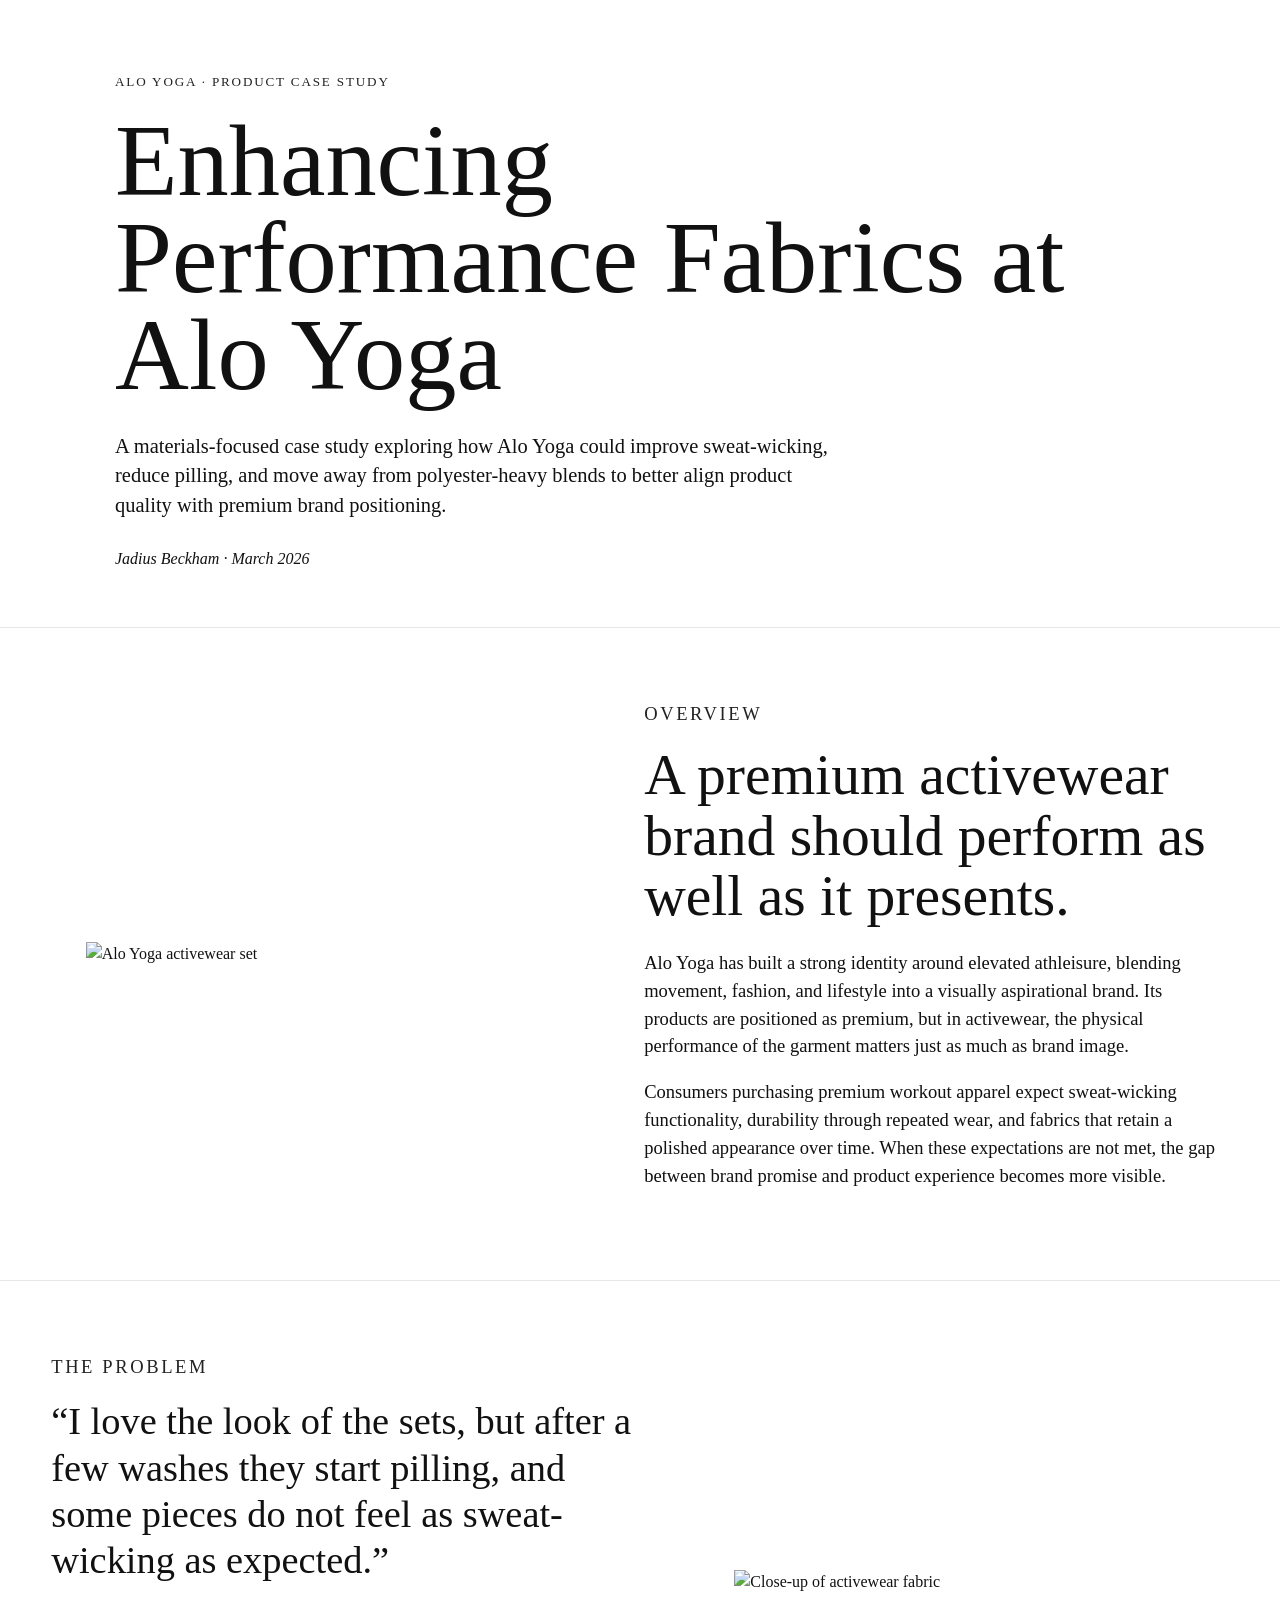
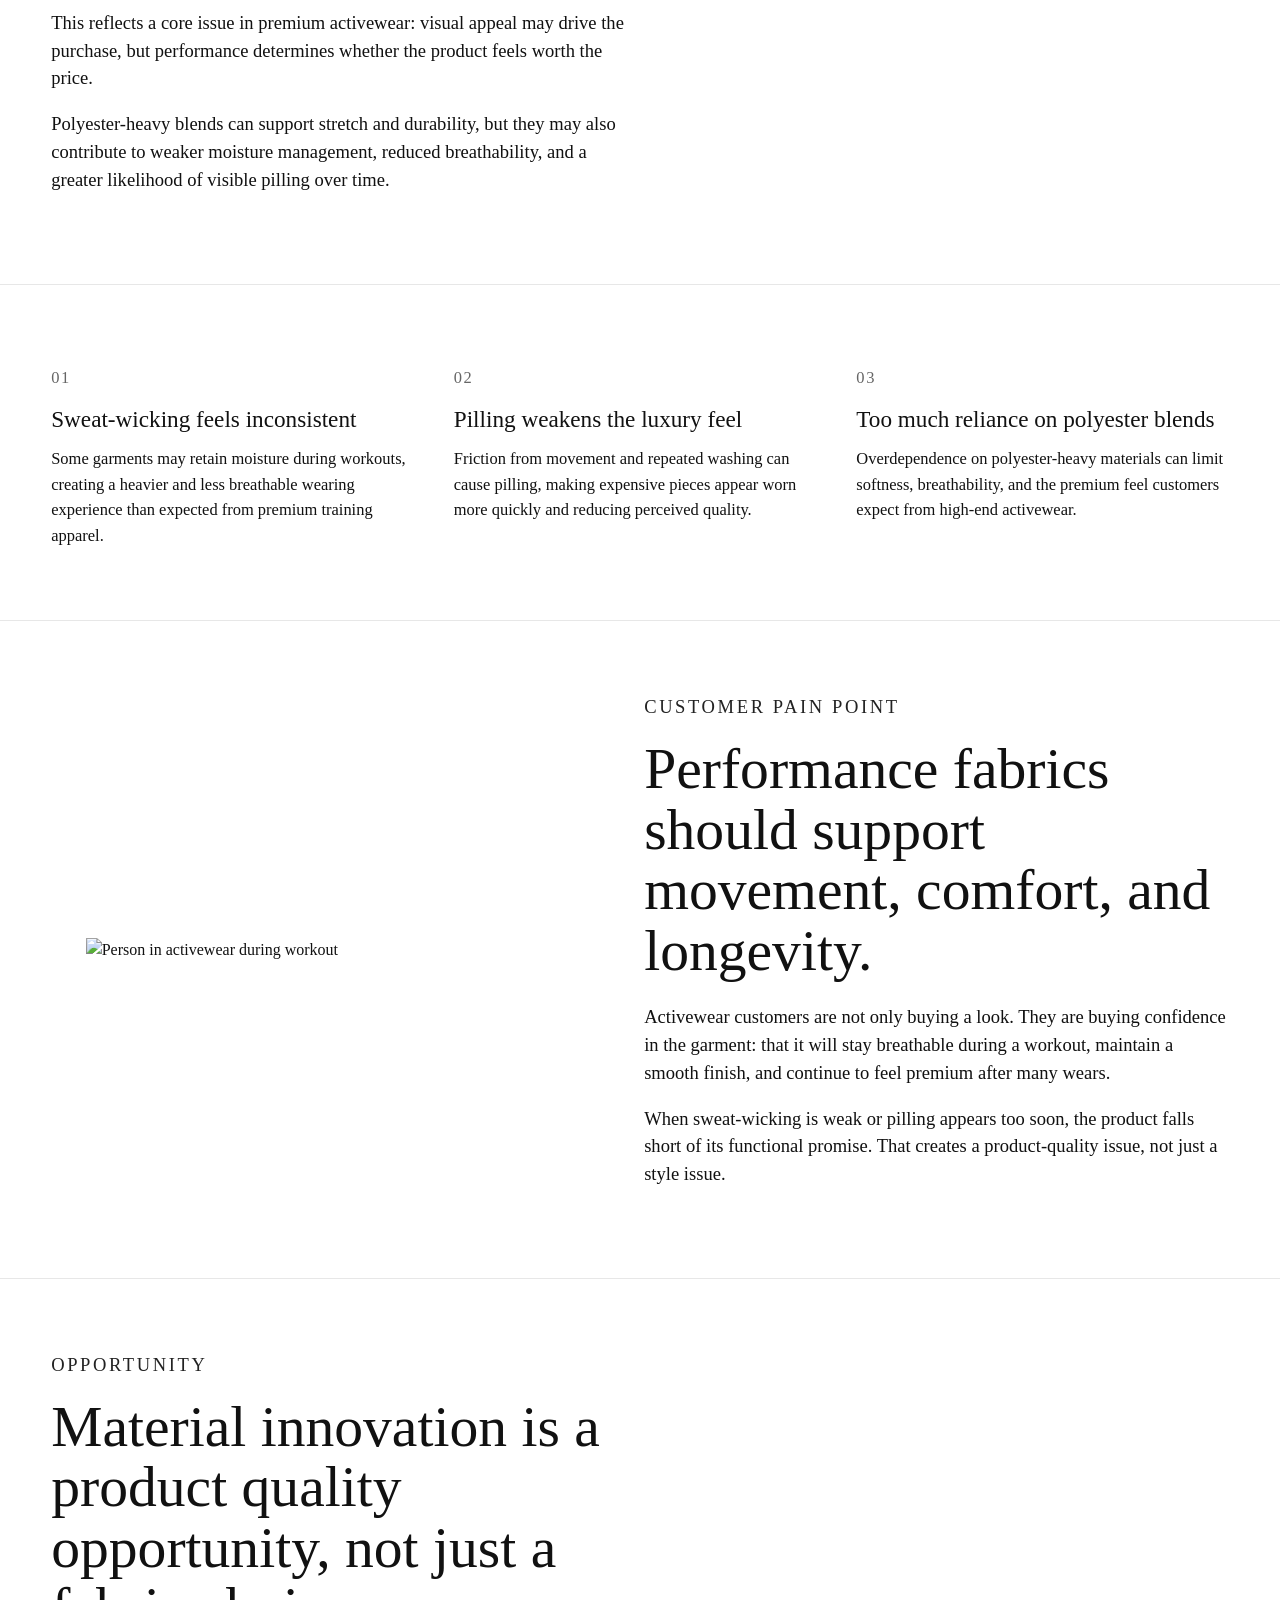
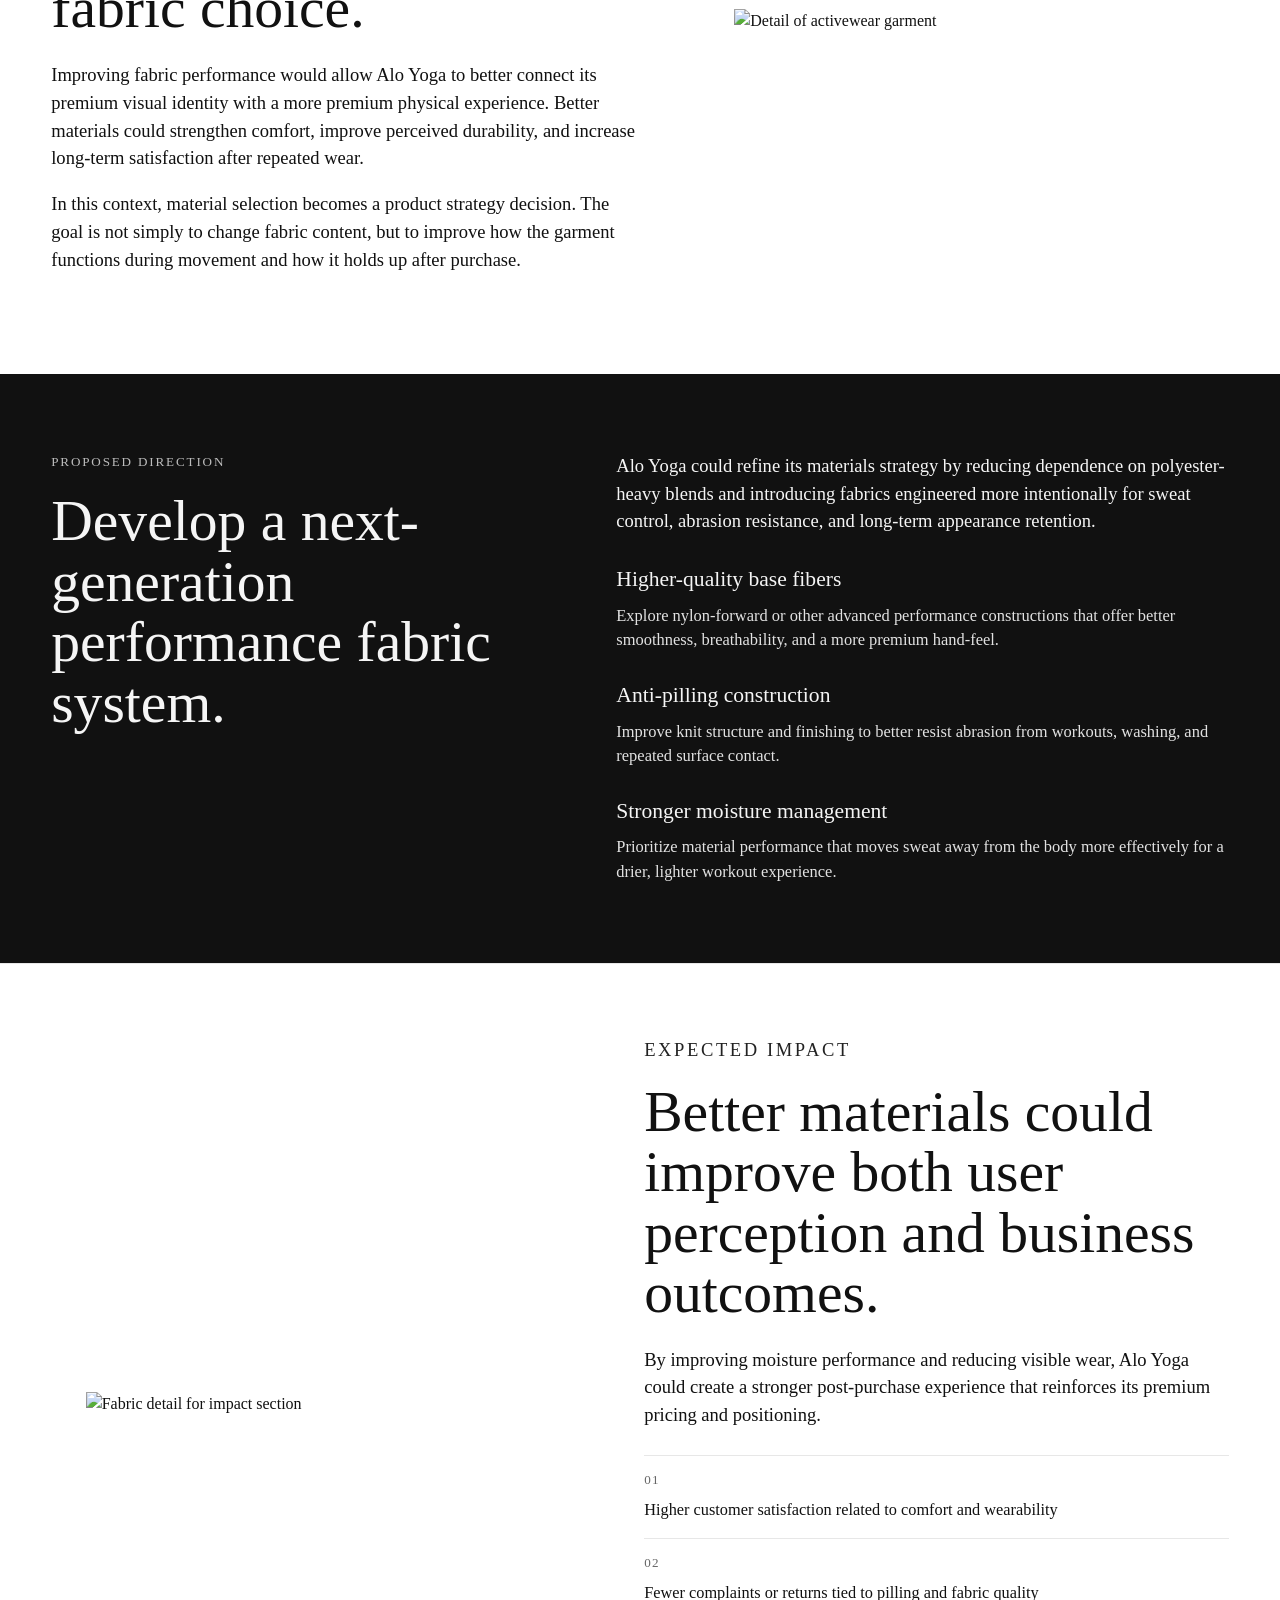
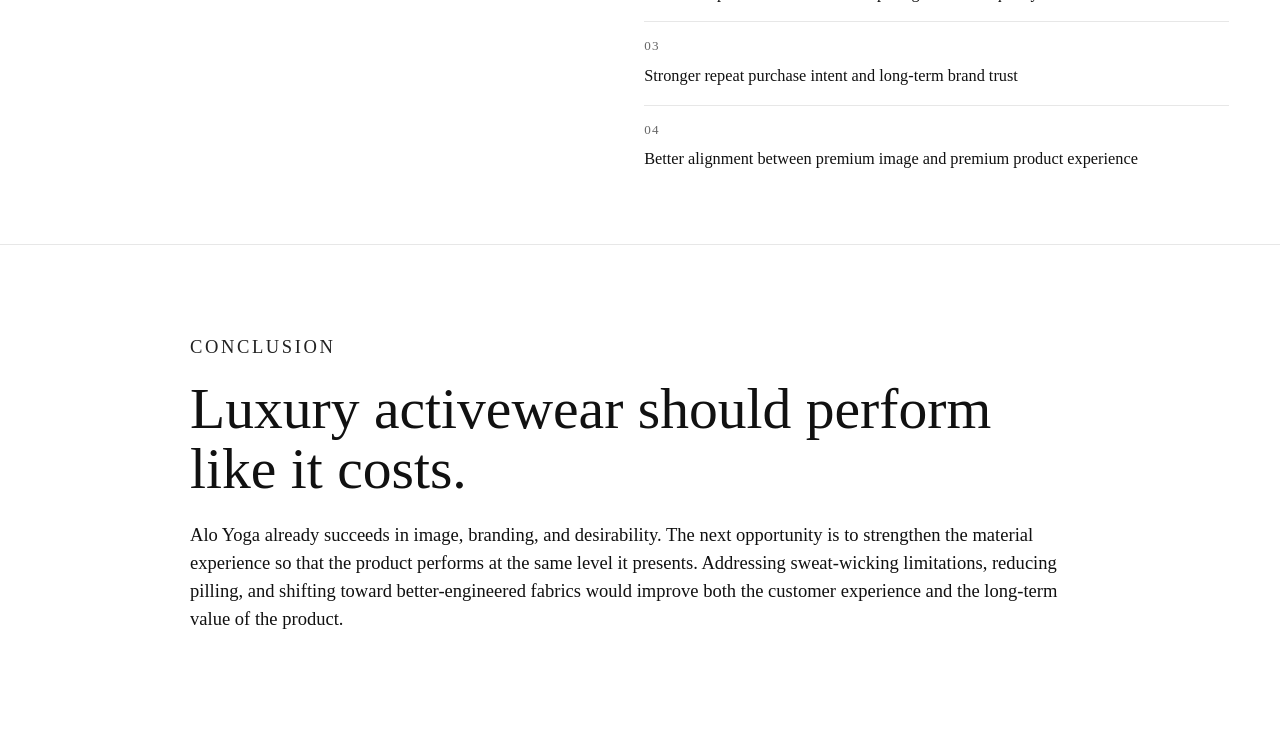
==== index.html @ e7614d4c "Rename alo-case-study.html to index.html" ====
<!DOCTYPE html>
<html lang="en">
<head>
  <meta charset="UTF-8" />
  <meta name="viewport" content="width=device-width, initial-scale=1.0" />
  <title>Enhancing Performance Fabrics at Alo Yoga</title>
  <link rel="stylesheet" href="style.css" />
</head>
<body>
  <main>
    <section class="hero">
      <div class="container hero-inner">
        <p class="eyebrow">ALO YOGA · PRODUCT CASE STUDY</p>
        <h1>Enhancing Performance Fabrics at Alo Yoga</h1>
        <p class="intro">
          A materials-focused case study exploring how Alo Yoga could improve sweat-wicking,
          reduce pilling, and move away from polyester-heavy blends to better align product
          quality with premium brand positioning.
        </p>
        <p class="byline">Jadius Beckham · March 2026</p>
      </div>
    </section>

    <section class="case-section">
      <div class="container section-grid">
        <div class="section-media">
          <img src="images/hero.jpg" alt="Alo Yoga activewear set" />
        </div>
        <div class="section-content">
          <p class="section-label">Overview</p>
          <h2>A premium activewear brand should perform as well as it presents.</h2>
          <p>
            Alo Yoga has built a strong identity around elevated athleisure, blending movement,
            fashion, and lifestyle into a visually aspirational brand. Its products are positioned
            as premium, but in activewear, the physical performance of the garment matters just as
            much as brand image.
          </p>
          <p>
            Consumers purchasing premium workout apparel expect sweat-wicking functionality,
            durability through repeated wear, and fabrics that retain a polished appearance over time.
            When these expectations are not met, the gap between brand promise and product experience
            becomes more visible.
          </p>
        </div>
      </div>
    </section>

    <section class="case-section reverse">
      <div class="container section-grid">
        <div class="section-media">
          <img src="images/fabric.jpg" alt="Close-up of activewear fabric" />
        </div>
        <div class="section-content">
          <p class="section-label">The Problem</p>
          <blockquote>
            “I love the look of the sets, but after a few washes they start pilling, and some pieces
            do not feel as sweat-wicking as expected.”
          </blockquote>
          <p>
            This reflects a core issue in premium activewear: visual appeal may drive the purchase,
            but performance determines whether the product feels worth the price.
          </p>
          <p>
            Polyester-heavy blends can support stretch and durability, but they may also contribute
            to weaker moisture management, reduced breathability, and a greater likelihood of visible
            pilling over time.
          </p>
        </div>
      </div>
    </section>

    <section class="stats-section">
      <div class="container stats-grid">
        <div class="stat-card">
          <p class="stat-number">01</p>
          <h3>Sweat-wicking feels inconsistent</h3>
          <p>
            Some garments may retain moisture during workouts, creating a heavier and less breathable
            wearing experience than expected from premium training apparel.
          </p>
        </div>

        <div class="stat-card">
          <p class="stat-number">02</p>
          <h3>Pilling weakens the luxury feel</h3>
          <p>
            Friction from movement and repeated washing can cause pilling, making expensive pieces
            appear worn more quickly and reducing perceived quality.
          </p>
        </div>

        <div class="stat-card">
          <p class="stat-number">03</p>
          <h3>Too much reliance on polyester blends</h3>
          <p>
            Overdependence on polyester-heavy materials can limit softness, breathability, and the
            premium feel customers expect from high-end activewear.
          </p>
        </div>
      </div>
    </section>

    <section class="case-section">
      <div class="container section-grid">
        <div class="section-media">
          <img src="images/workout.jpg" alt="Person in activewear during workout" />
        </div>
        <div class="section-content">
          <p class="section-label">Customer Pain Point</p>
          <h2>Performance fabrics should support movement, comfort, and longevity.</h2>
          <p>
            Activewear customers are not only buying a look. They are buying confidence in the garment:
            that it will stay breathable during a workout, maintain a smooth finish, and continue to
            feel premium after many wears.
          </p>
          <p>
            When sweat-wicking is weak or pilling appears too soon, the product falls short of its
            functional promise. That creates a product-quality issue, not just a style issue.
          </p>
        </div>
      </div>
    </section>

    <section class="case-section reverse">
      <div class="container section-grid">
        <div class="section-media">
          <img src="images/detail.jpg" alt="Detail of activewear garment" />
        </div>
        <div class="section-content">
          <p class="section-label">Opportunity</p>
          <h2>Material innovation is a product quality opportunity, not just a fabric choice.</h2>
          <p>
            Improving fabric performance would allow Alo Yoga to better connect its premium visual
            identity with a more premium physical experience. Better materials could strengthen comfort,
            improve perceived durability, and increase long-term satisfaction after repeated wear.
          </p>
          <p>
            In this context, material selection becomes a product strategy decision. The goal is not
            simply to change fabric content, but to improve how the garment functions during movement
            and how it holds up after purchase.
          </p>
        </div>
      </div>
    </section>

    <section class="dark-section">
      <div class="container dark-grid">
        <div class="dark-left">
          <p class="section-label dark-label">Proposed Direction</p>
          <h2>Develop a next-generation performance fabric system.</h2>
        </div>

        <div class="dark-right">
          <p>
            Alo Yoga could refine its materials strategy by reducing dependence on polyester-heavy blends
            and introducing fabrics engineered more intentionally for sweat control, abrasion resistance,
            and long-term appearance retention.
          </p>

          <div class="solution-list">
            <div class="solution-item">
              <h3>Higher-quality base fibers</h3>
              <p>
                Explore nylon-forward or other advanced performance constructions that offer better
                smoothness, breathability, and a more premium hand-feel.
              </p>
            </div>

            <div class="solution-item">
              <h3>Anti-pilling construction</h3>
              <p>
                Improve knit structure and finishing to better resist abrasion from workouts, washing,
                and repeated surface contact.
              </p>
            </div>

            <div class="solution-item">
              <h3>Stronger moisture management</h3>
              <p>
                Prioritize material performance that moves sweat away from the body more effectively
                for a drier, lighter workout experience.
              </p>
            </div>
          </div>
        </div>
      </div>
    </section>

    <section class="case-section">
      <div class="container section-grid">
        <div class="section-media">
          <img src="images/fabric.jpg" alt="Fabric detail for impact section" />
        </div>
        <div class="section-content">
          <p class="section-label">Expected Impact</p>
          <h2>Better materials could improve both user perception and business outcomes.</h2>
          <p>
            By improving moisture performance and reducing visible wear, Alo Yoga could create a stronger
            post-purchase experience that reinforces its premium pricing and positioning.
          </p>

          <div class="impact-list">
            <div class="impact-item">
              <span>01</span>
              <p>Higher customer satisfaction related to comfort and wearability</p>
            </div>
            <div class="impact-item">
              <span>02</span>
              <p>Fewer complaints or returns tied to pilling and fabric quality</p>
            </div>
            <div class="impact-item">
              <span>03</span>
              <p>Stronger repeat purchase intent and long-term brand trust</p>
            </div>
            <div class="impact-item">
              <span>04</span>
              <p>Better alignment between premium image and premium product experience</p>
            </div>
          </div>
        </div>
      </div>
    </section>

    <section class="closing">
      <div class="container closing-inner">
        <p class="section-label">Conclusion</p>
        <h2>Luxury activewear should perform like it costs.</h2>
        <p>
          Alo Yoga already succeeds in image, branding, and desirability. The next opportunity is to
          strengthen the material experience so that the product performs at the same level it presents.
          Addressing sweat-wicking limitations, reducing pilling, and shifting toward better-engineered
          fabrics would improve both the customer experience and the long-term value of the product.
        </p>
      </div>
    </section>
  </main>
</body>
</html>
---- style.css ----
* {
  margin: 0;
  padding: 0;
  box-sizing: border-box;
}

html {
  scroll-behavior: smooth;
}

body {
  font-family: "Times New Roman", Times, serif;
  color: #111111;
  background: #ffffff;
  line-height: 1.5;
}

img {
  display: block;
  width: 100%;
}

.container {
  width: min(92%, 1200px);
  margin: 0 auto;
}

.hero {
  padding: 72px 0 56px;
}

.hero-inner {
  max-width: 1050px;
}

.eyebrow,
.section-label {
  font-size: 0.82rem;
  letter-spacing: 0.14em;
  text-transform: uppercase;
  margin-bottom: 20px;
  color: #222222;
}

.hero h1 {
  font-size: clamp(3.4rem, 8vw, 7rem);
  line-height: 0.95;
  font-weight: 400;
  max-width: 980px;
  margin-bottom: 28px;
}

.intro {
  font-size: 1.28rem;
  max-width: 720px;
  line-height: 1.45;
  margin-bottom: 26px;
}

.byline {
  font-size: 1rem;
  font-style: italic;
}

.case-section {
  padding: 72px 0;
  border-top: 1px solid #e7e7e7;
}

.section-grid {
  display: grid;
  grid-template-columns: 0.95fr 1.05fr;
  gap: 64px;
  align-items: center;
}

.reverse .section-grid {
  grid-template-columns: 1.05fr 0.95fr;
}

.reverse .section-media {
  order: 2;
}

.reverse .section-content {
  order: 1;
}

.section-media {
  display: flex;
  justify-content: center;
}

.section-media img {
  width: 100%;
  max-width: 460px;
  height: auto;
  object-fit: contain;
}

.section-content {
  max-width: 620px;
}

.section-content h2,
.dark-left h2,
.closing h2 {
  font-size: clamp(2.2rem, 4.5vw, 3.9rem);
  line-height: 1.05;
  font-weight: 400;
  margin-bottom: 22px;
}

.section-content p,
.dark-right p,
.closing p {
  font-size: 1.16rem;
  margin-bottom: 18px;
}

blockquote {
  font-size: clamp(1.5rem, 3vw, 2.4rem);
  line-height: 1.2;
  font-weight: 400;
  margin-bottom: 26px;
  color: #111111;
}

.stats-section {
  padding: 72px 0;
  border-top: 1px solid #e7e7e7;
}

.stats-grid {
  display: grid;
  grid-template-columns: repeat(3, 1fr);
  gap: 30px;
}

.stat-card {
  padding-top: 8px;
}

.stat-number {
  font-size: 0.85rem;
  letter-spacing: 0.1em;
  margin-bottom: 16px;
  color: #666666;
}

.stat-card h3 {
  font-size: 1.45rem;
  line-height: 1.2;
  font-weight: 400;
  margin-bottom: 12px;
}

.stat-card p {
  font-size: 1.03rem;
  line-height: 1.55;
}

.dark-section {
  background: #111111;
  color: #f5f5f5;
  padding: 78px 0;
  margin-top: 10px;
}

.dark-grid {
  display: grid;
  grid-template-columns: 0.9fr 1.1fr;
  gap: 64px;
  align-items: start;
}

.dark-label {
  color: rgba(255, 255, 255, 0.72);
}

.dark-right > p {
  margin-bottom: 28px;
}

.solution-list {
  display: grid;
  gap: 26px;
}

.solution-item h3 {
  font-size: 1.35rem;
  font-weight: 400;
  margin-bottom: 8px;
}

.solution-item p {
  font-size: 1.03rem;
  color: rgba(255, 255, 255, 0.88);
  margin-bottom: 0;
}

.impact-list {
  margin-top: 26px;
  display: grid;
  gap: 16px;
}

.impact-item {
  border-top: 1px solid #e7e7e7;
  padding-top: 14px;
}

.impact-item span {
  display: block;
  font-size: 0.82rem;
  letter-spacing: 0.1em;
  color: #666666;
  margin-bottom: 8px;
}

.impact-item p {
  margin-bottom: 0;
  font-size: 1.02rem;
}

.closing {
  padding: 88px 0 100px;
  border-top: 1px solid #e7e7e7;
}

.closing-inner {
  max-width: 900px;
}

@media (max-width: 980px) {
  .section-grid,
  .reverse .section-grid,
  .dark-grid,
  .stats-grid {
    grid-template-columns: 1fr;
  }

  .reverse .section-media,
  .reverse .section-content {
    order: initial;
  }

  .section-media img {
    max-width: 520px;
  }

  .case-section,
  .stats-section,
  .dark-section,
  .closing {
    padding: 58px 0;
  }
}

@media (max-width: 640px) {
  .hero {
    padding: 48px 0 40px;
  }

  .intro,
  .section-content p,
  .dark-right p,
  .closing p {
    font-size: 1.02rem;
  }

  .section-grid,
  .dark-grid {
    gap: 34px;
  }

  blockquote {
    font-size: 1.35rem;
  }

  .section-media img {
    max-width: 100%;
  }
}
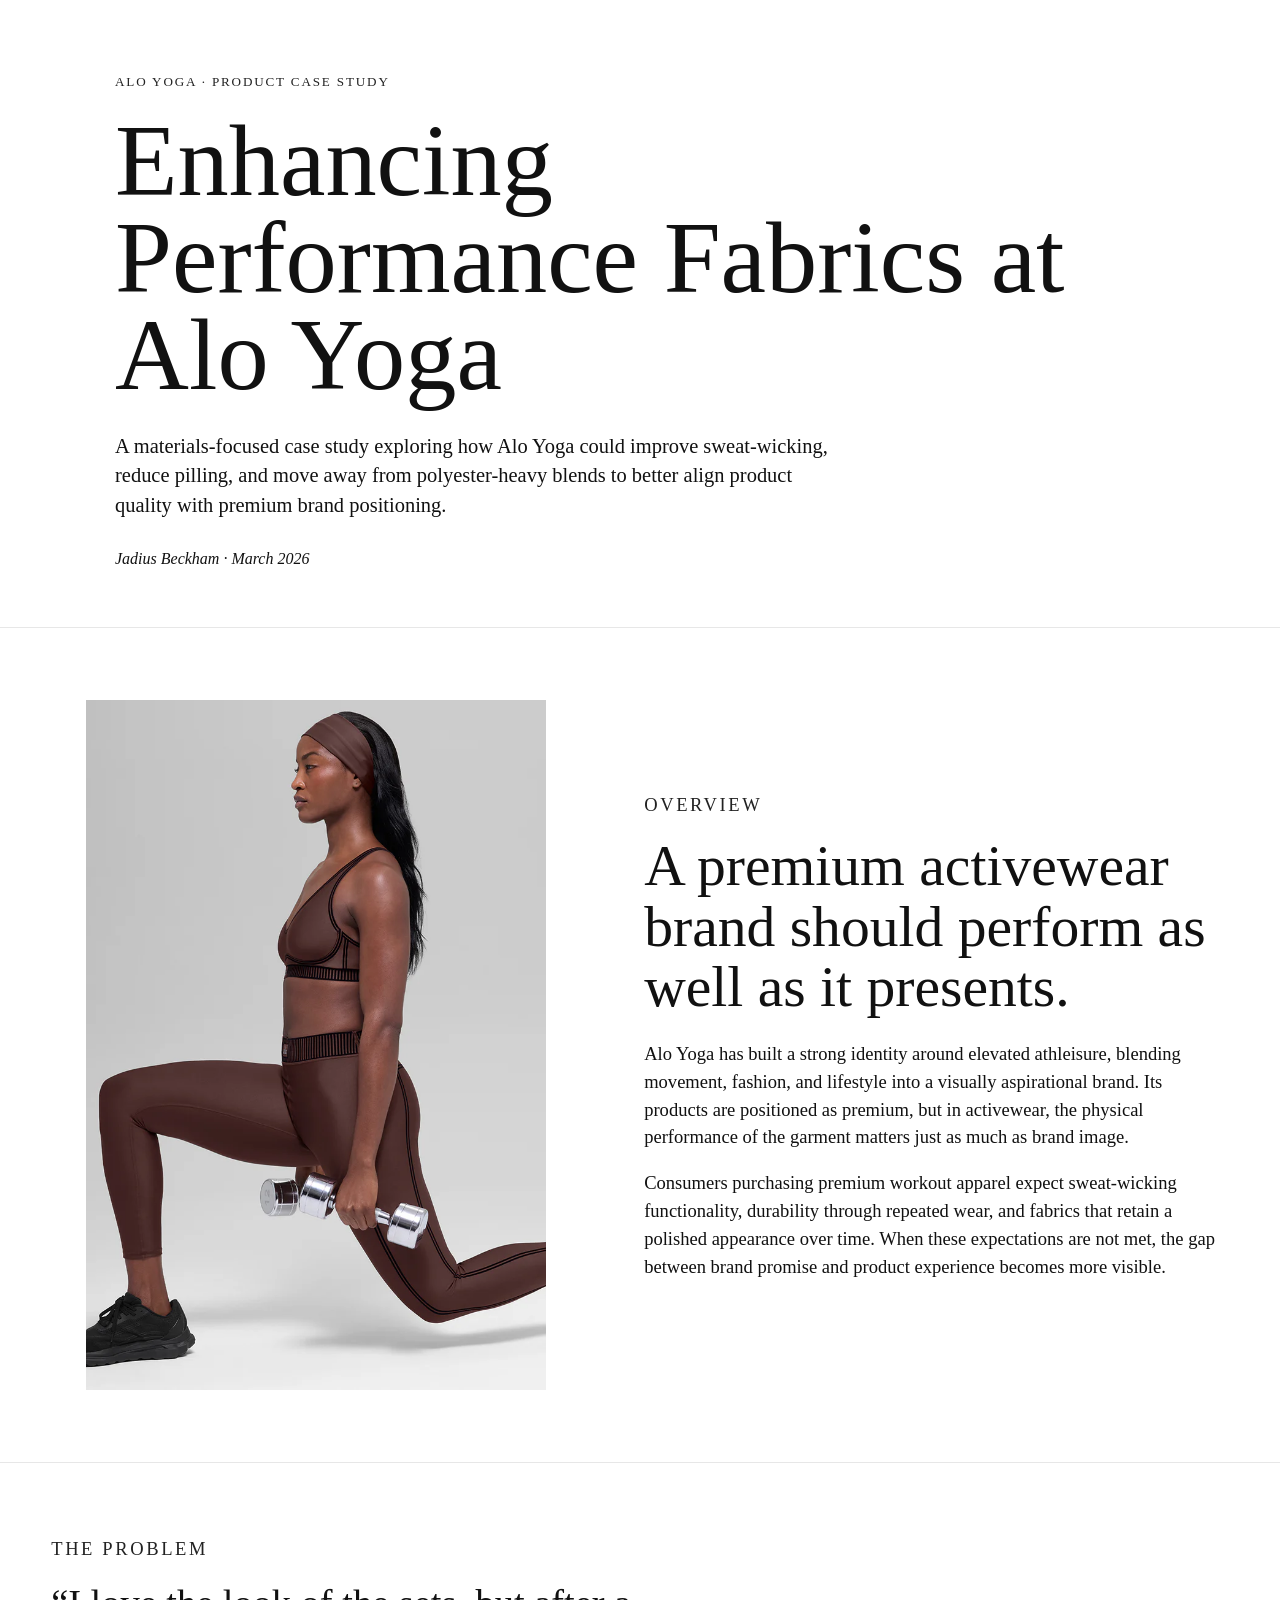
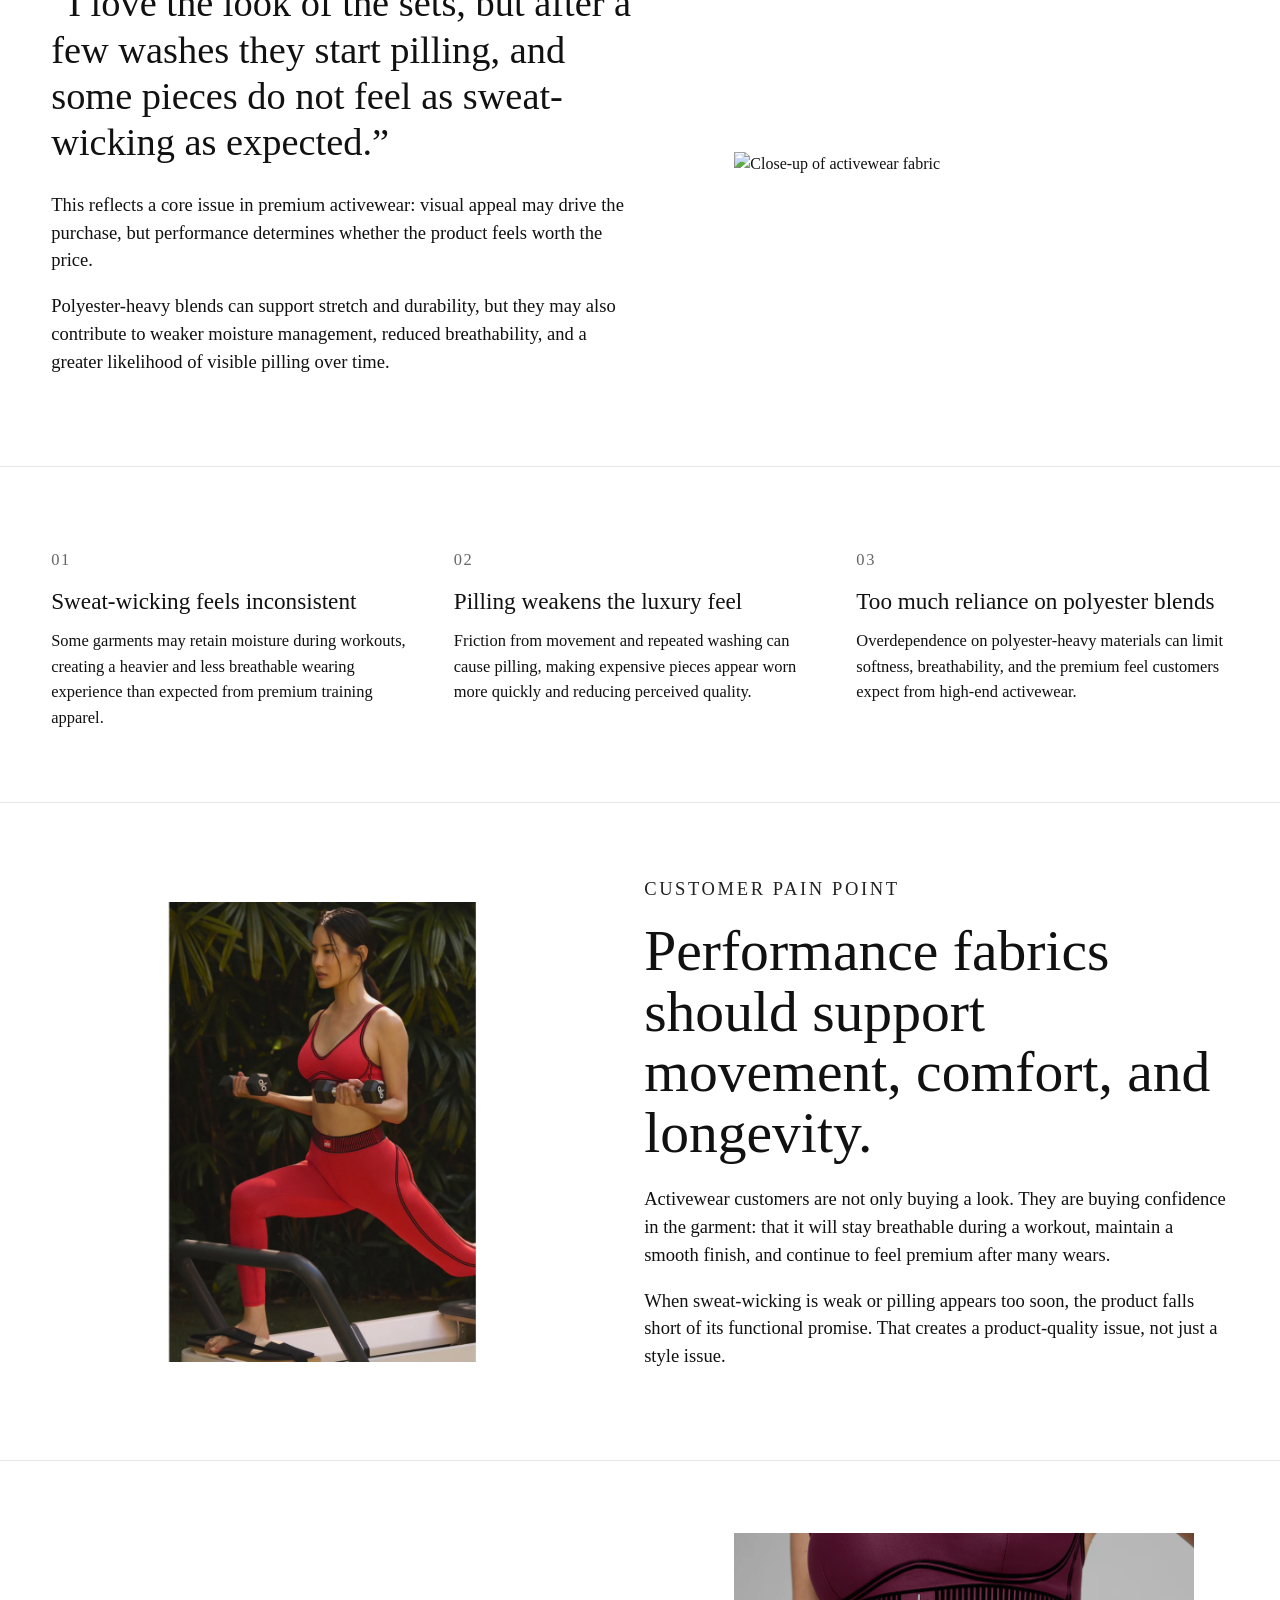
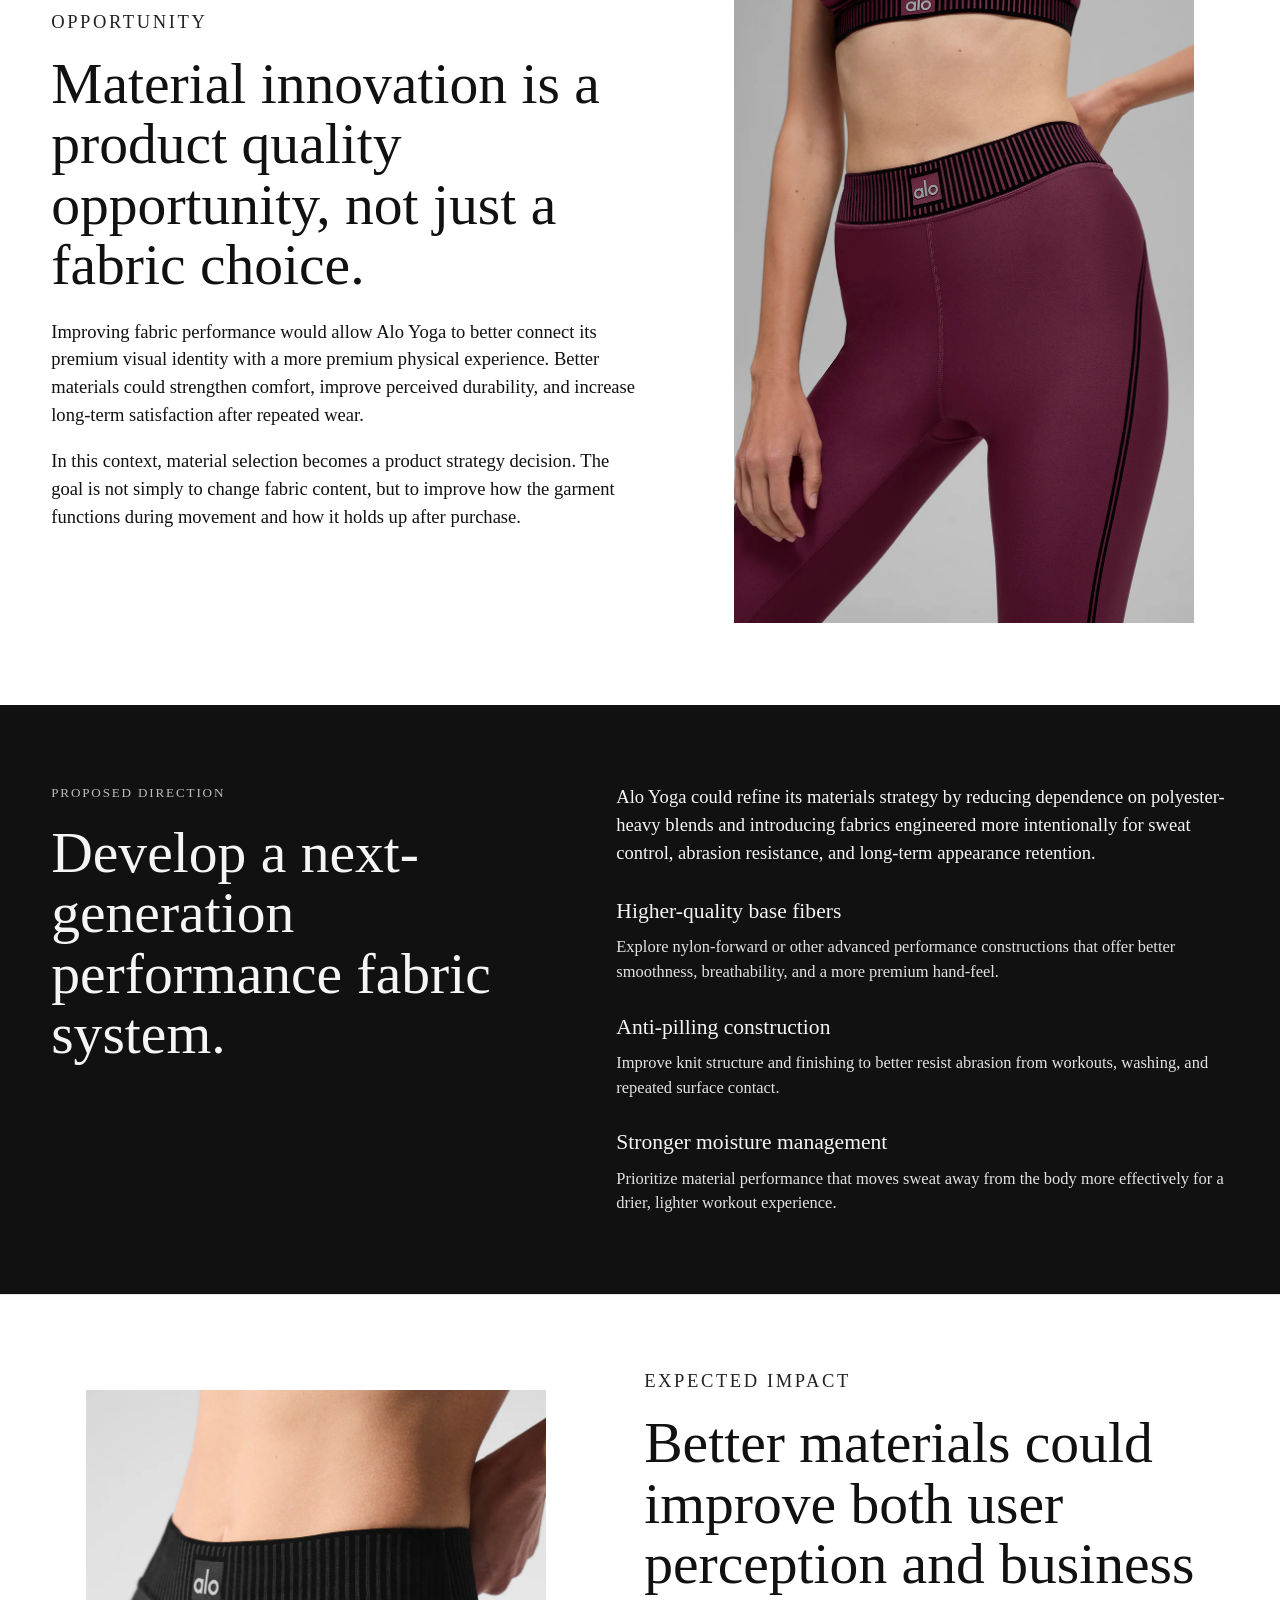
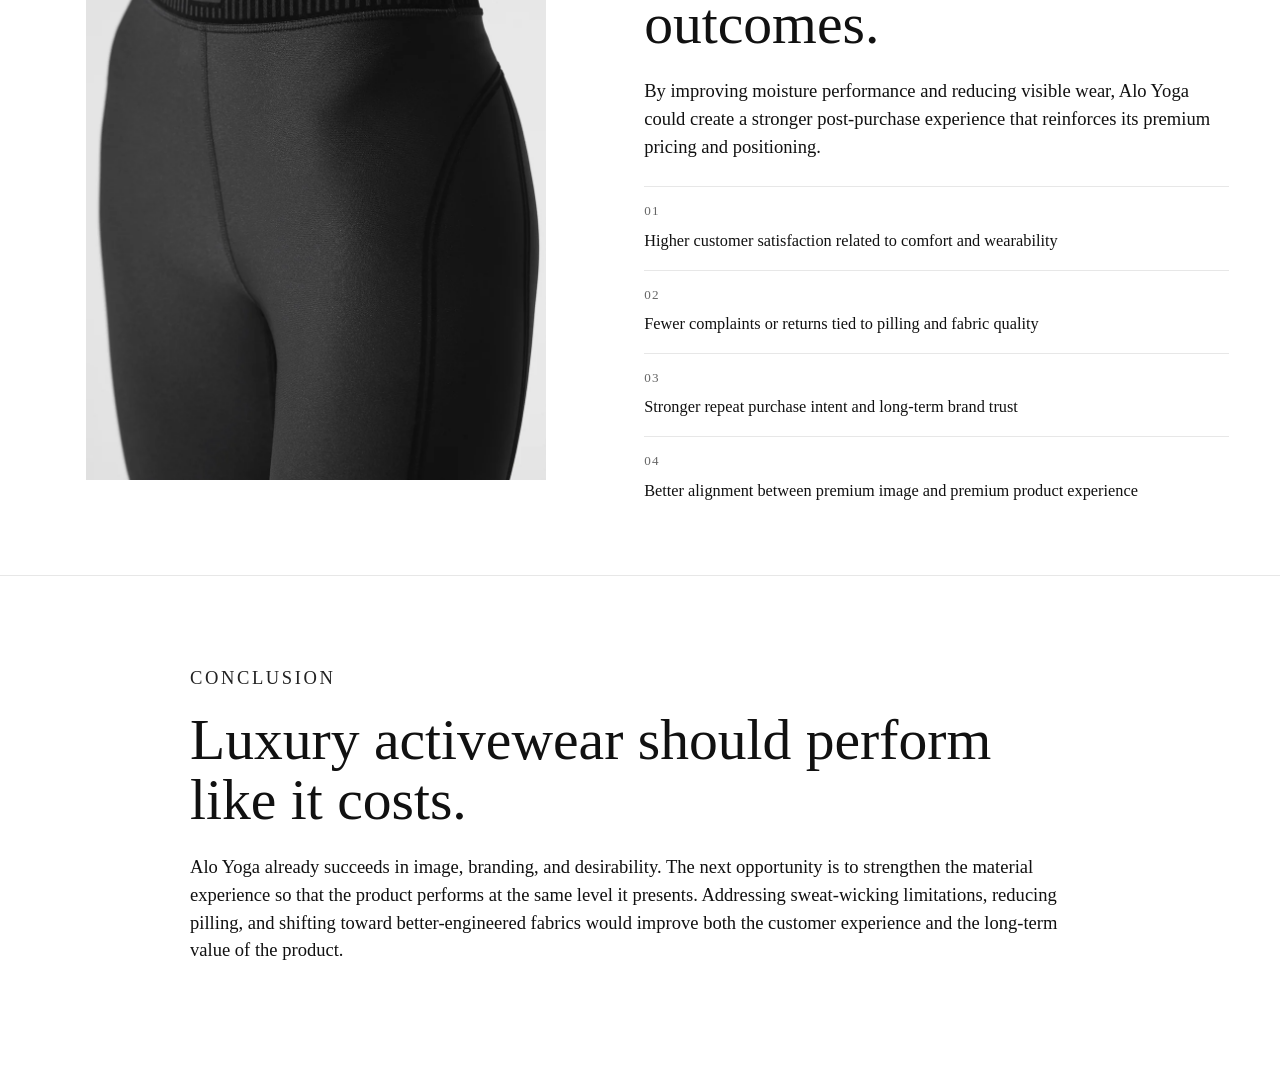
==== commit 894feedb: "index.html" ====
--- a/index.html
+++ b/index.html
@@ -24,7 +24,7 @@
     <section class="case-section">
       <div class="container section-grid">
         <div class="section-media">
-          <img src="images/hero.jpg" alt="Alo Yoga activewear set" />
+         <img src="hero.jpg" alt="Alo Yoga activewear set" />
         </div>
         <div class="section-content">
           <p class="section-label">Overview</p>
@@ -103,7 +103,7 @@
     <section class="case-section">
       <div class="container section-grid">
         <div class="section-media">
-          <img src="images/workout.jpg" alt="Person in activewear during workout" />
+          <img src="workout.jpg" alt="Person wearing Alo Yoga activewear during workout">
         </div>
         <div class="section-content">
           <p class="section-label">Customer Pain Point</p>
@@ -124,7 +124,7 @@
     <section class="case-section reverse">
       <div class="container section-grid">
         <div class="section-media">
-          <img src="images/detail.jpg" alt="Detail of activewear garment" />
+          <img src="detail.jpg" alt="Detail of Alo Yoga garment construction">
         </div>
         <div class="section-content">
           <p class="section-label">Opportunity</p>
@@ -189,7 +189,7 @@
     <section class="case-section">
       <div class="container section-grid">
         <div class="section-media">
-          <img src="images/fabric.jpg" alt="Fabric detail for impact section" />
+          <img src="fabric.jpg" alt="Close-up of performance fabric">
         </div>
         <div class="section-content">
           <p class="section-label">Expected Impact</p>
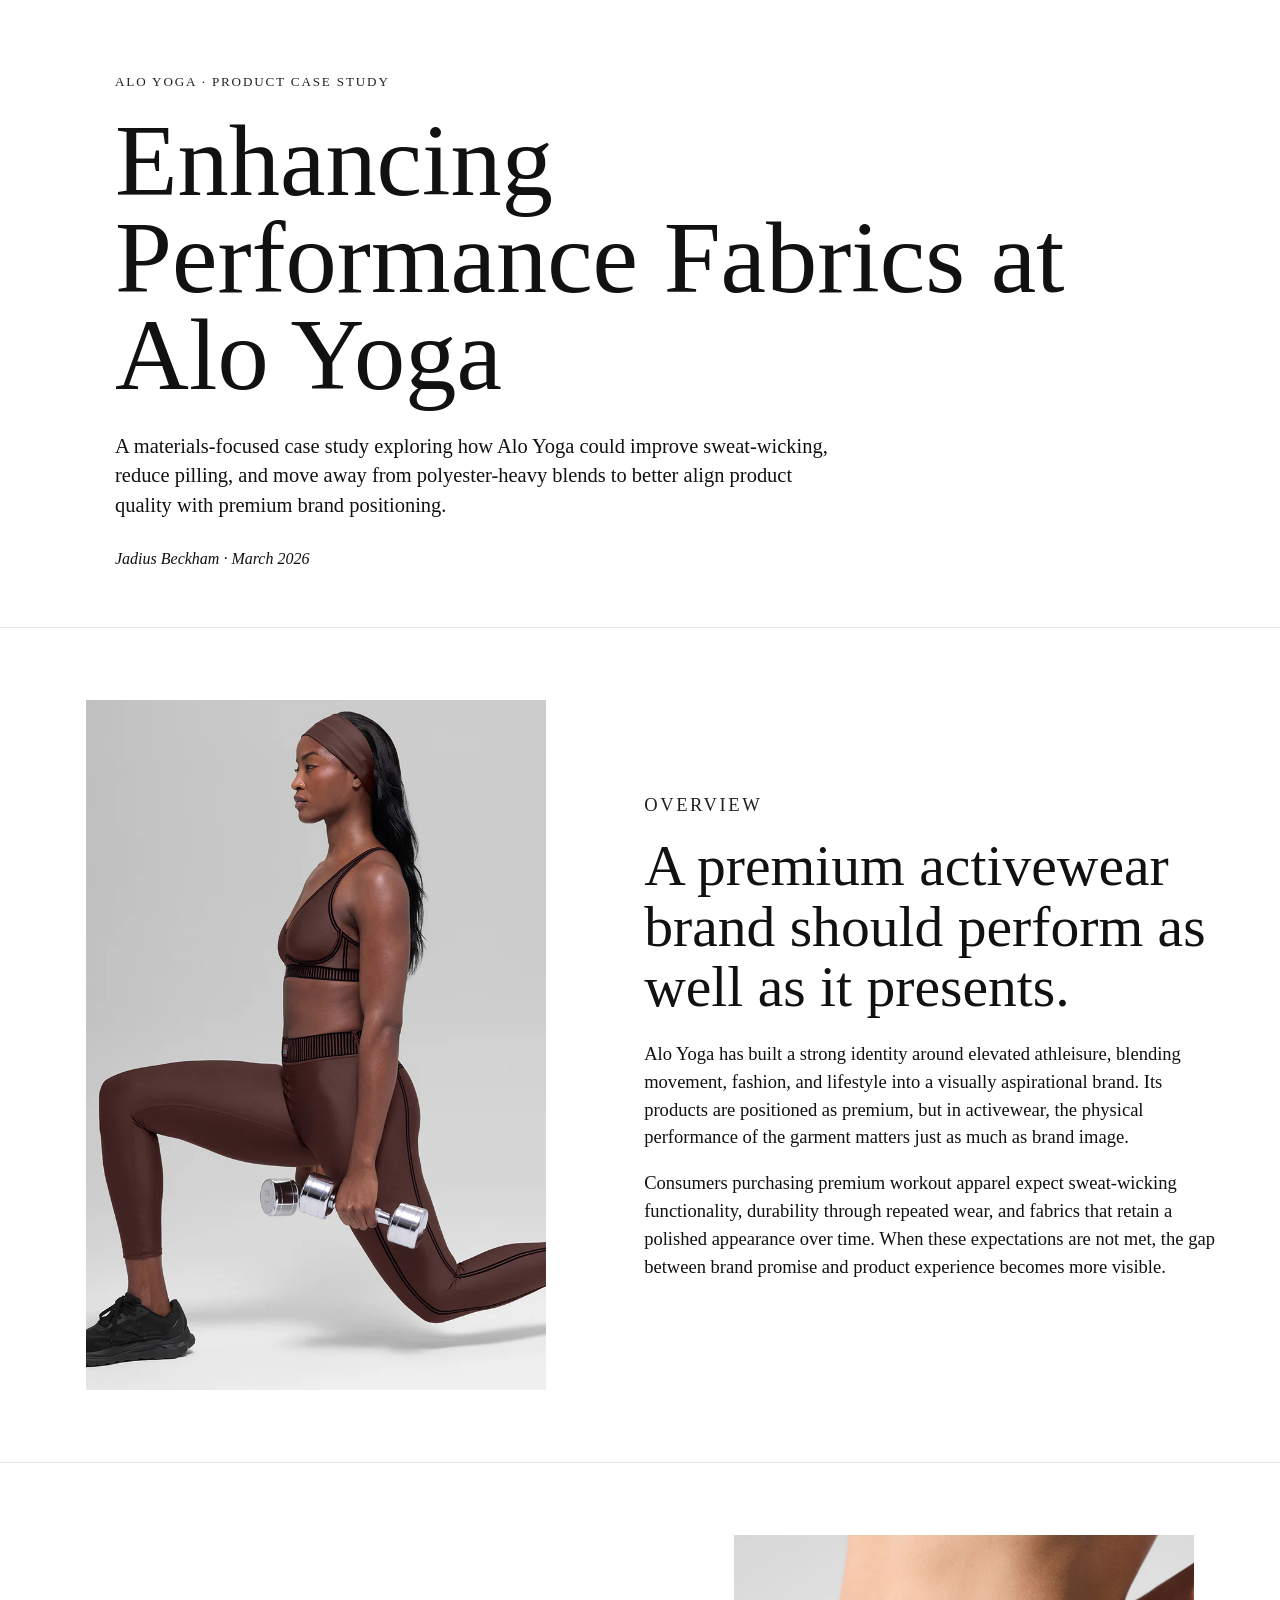
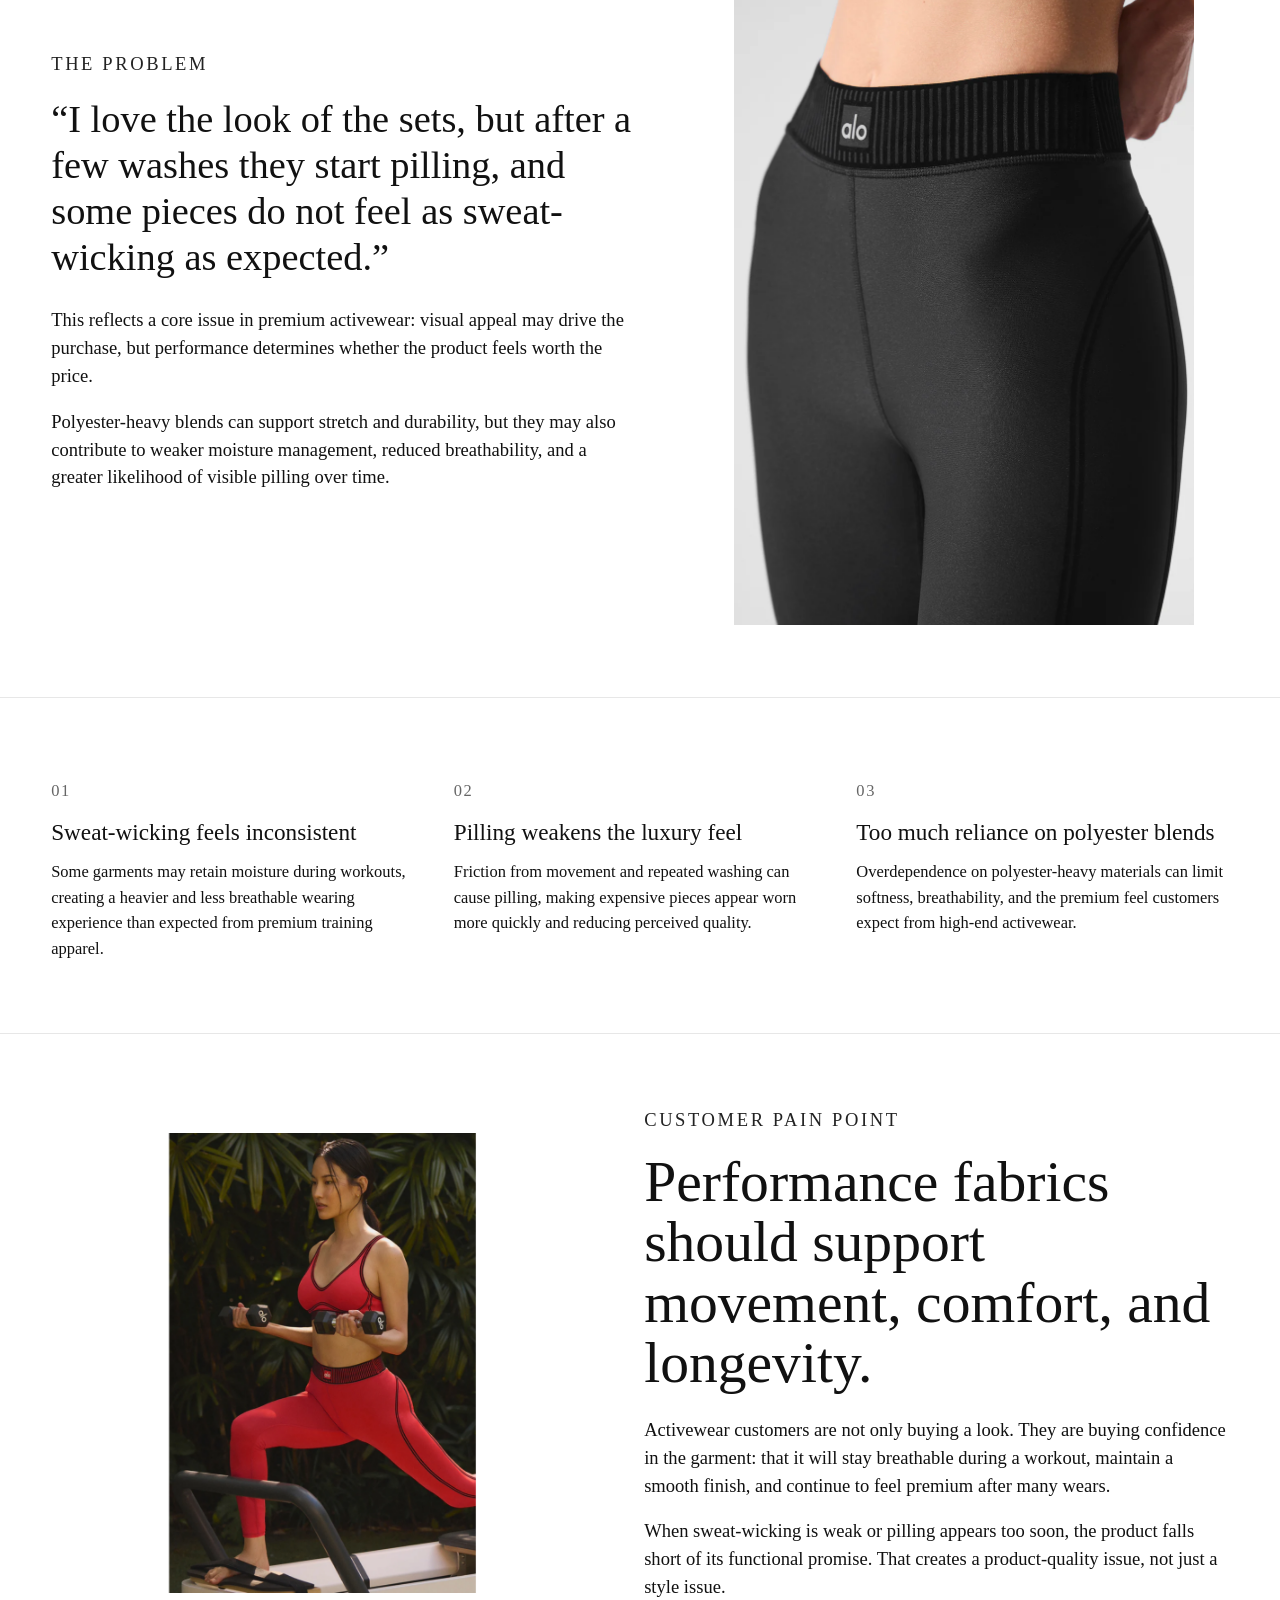
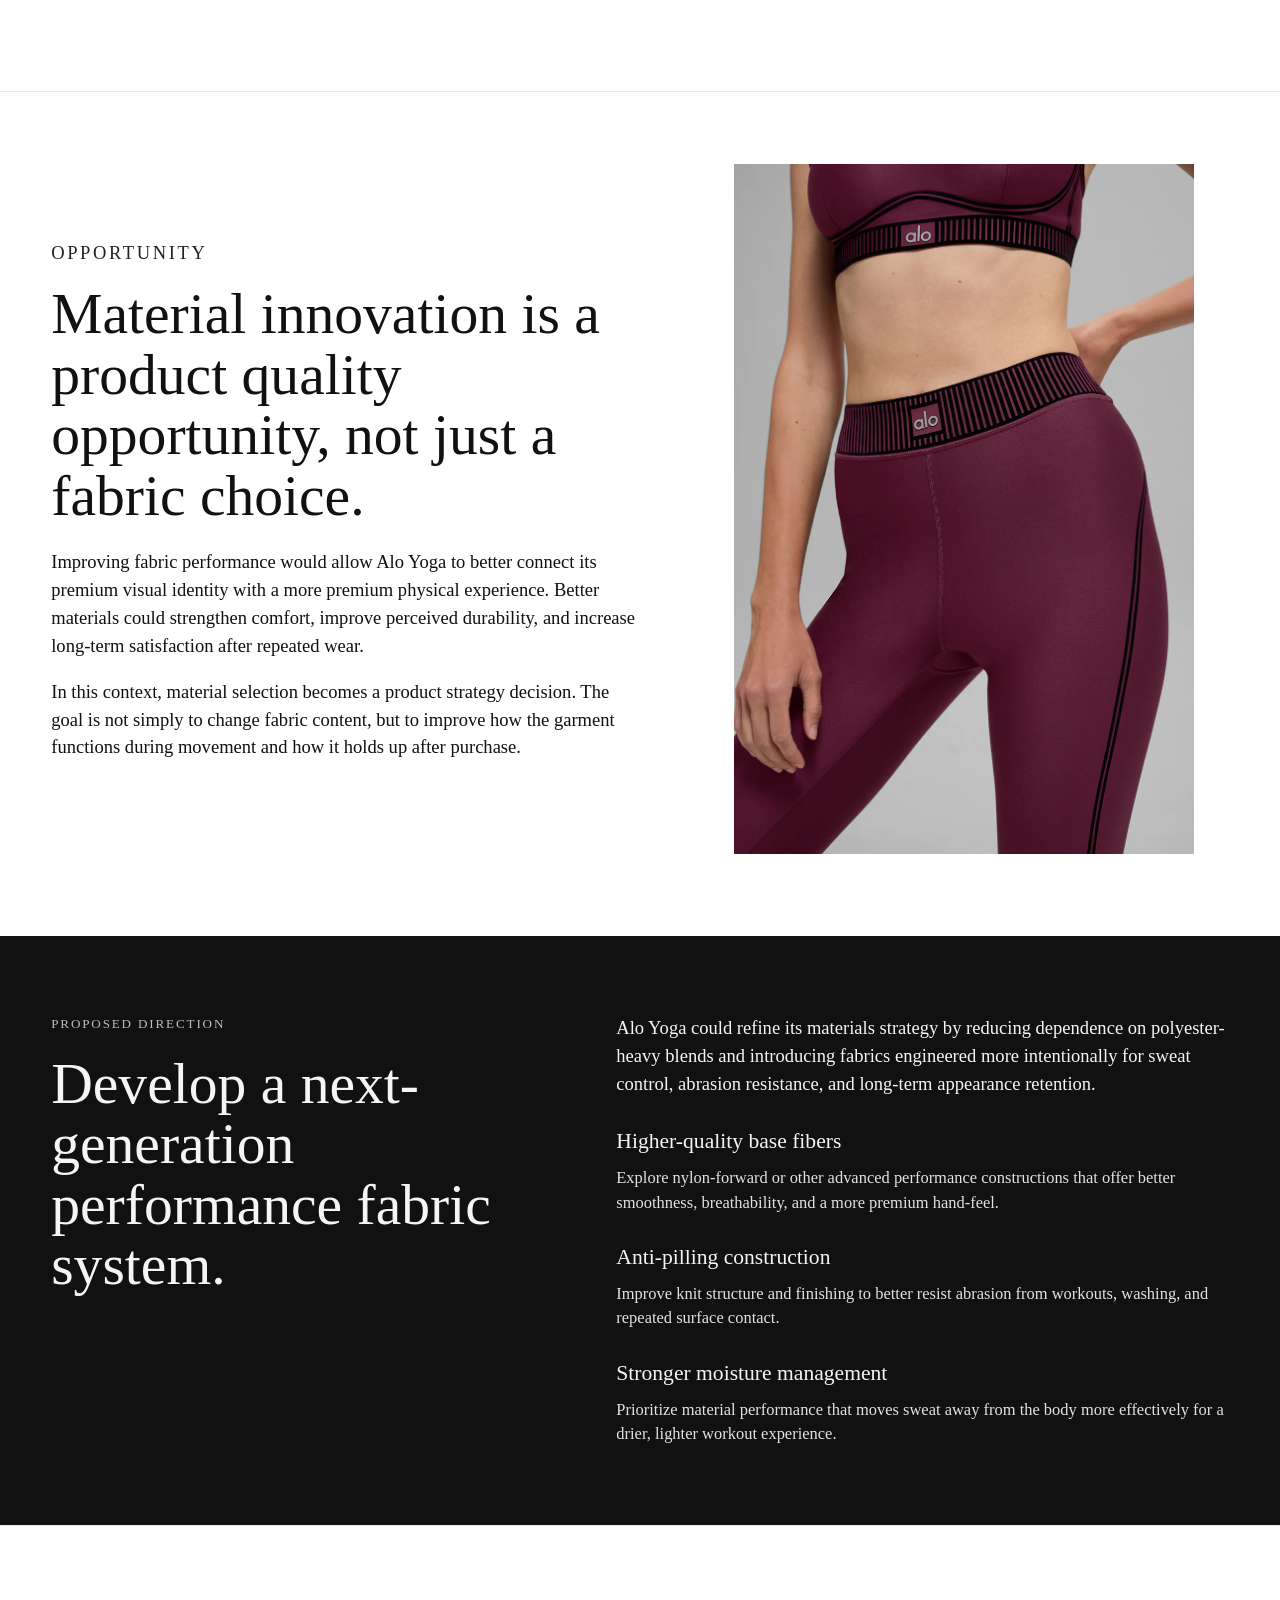
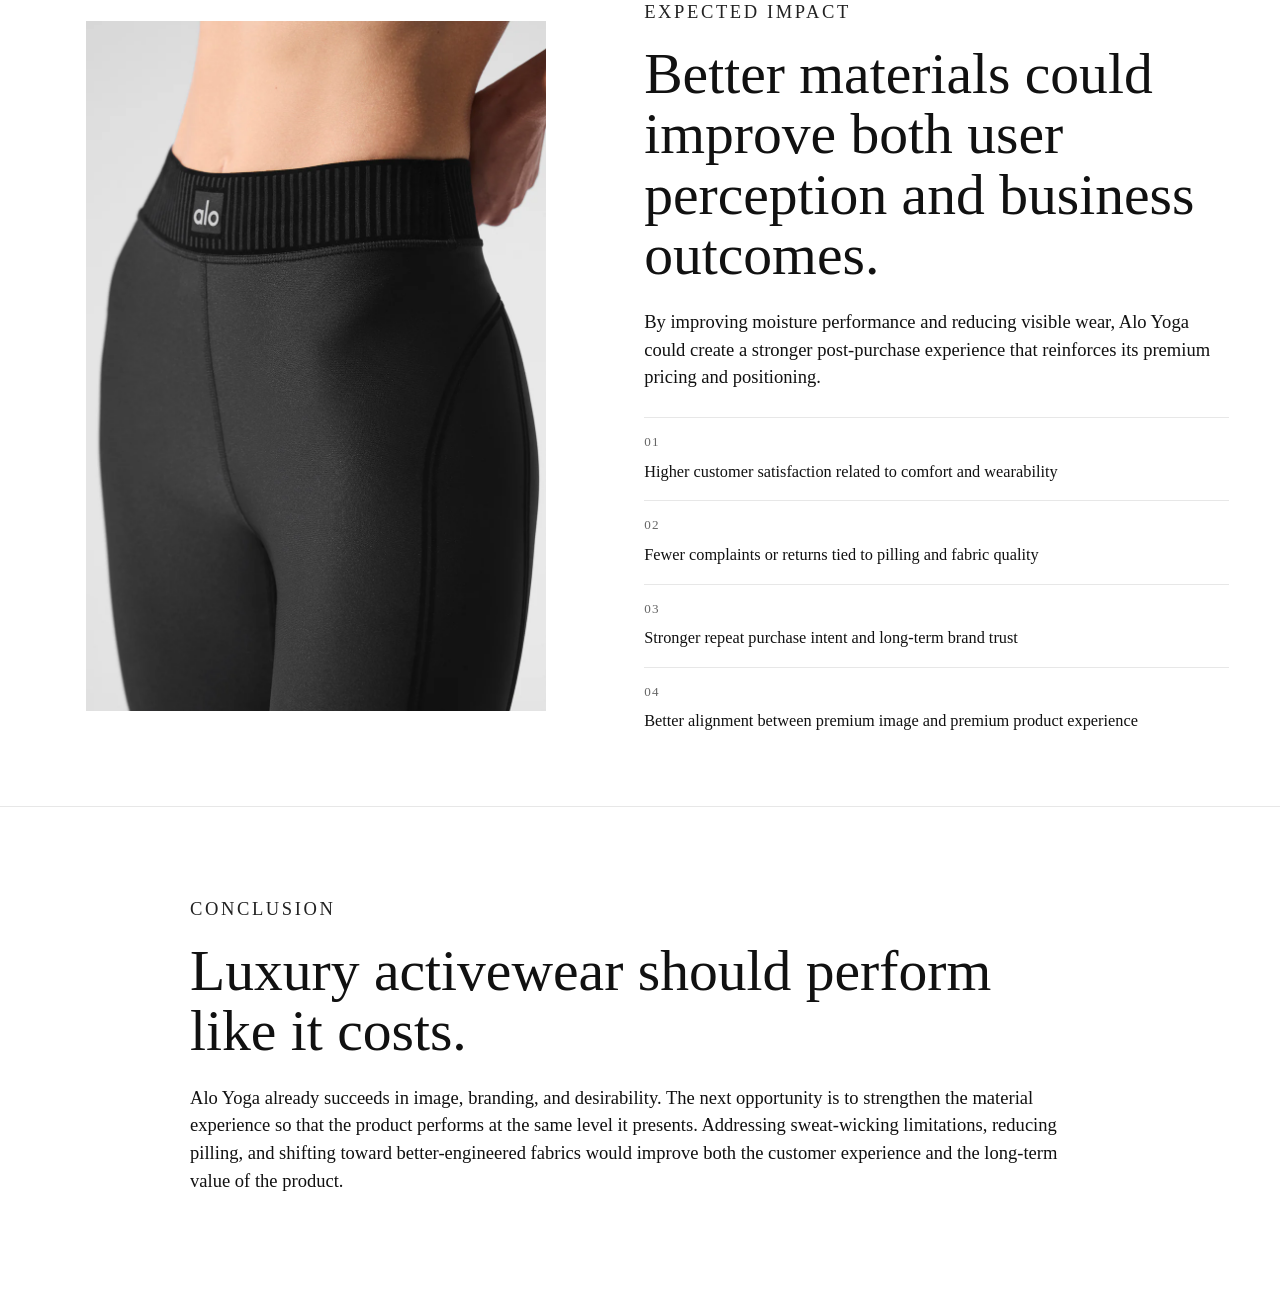
==== commit cb2ffd2f: "index.html" ====
--- a/index.html
+++ b/index.html
@@ -24,7 +24,7 @@
     <section class="case-section">
       <div class="container section-grid">
         <div class="section-media">
-         <img src="hero.jpg" alt="Alo Yoga activewear set" />
+         <img src="hero.jpg" alt="Alo Yoga activewear set">
         </div>
         <div class="section-content">
           <p class="section-label">Overview</p>
@@ -48,7 +48,7 @@
     <section class="case-section reverse">
       <div class="container section-grid">
         <div class="section-media">
-          <img src="images/fabric.jpg" alt="Close-up of activewear fabric" />
+          <img src="fabric.jpg" alt="Close-up of Alo Yoga performance fabric">
         </div>
         <div class="section-content">
           <p class="section-label">The Problem</p>
